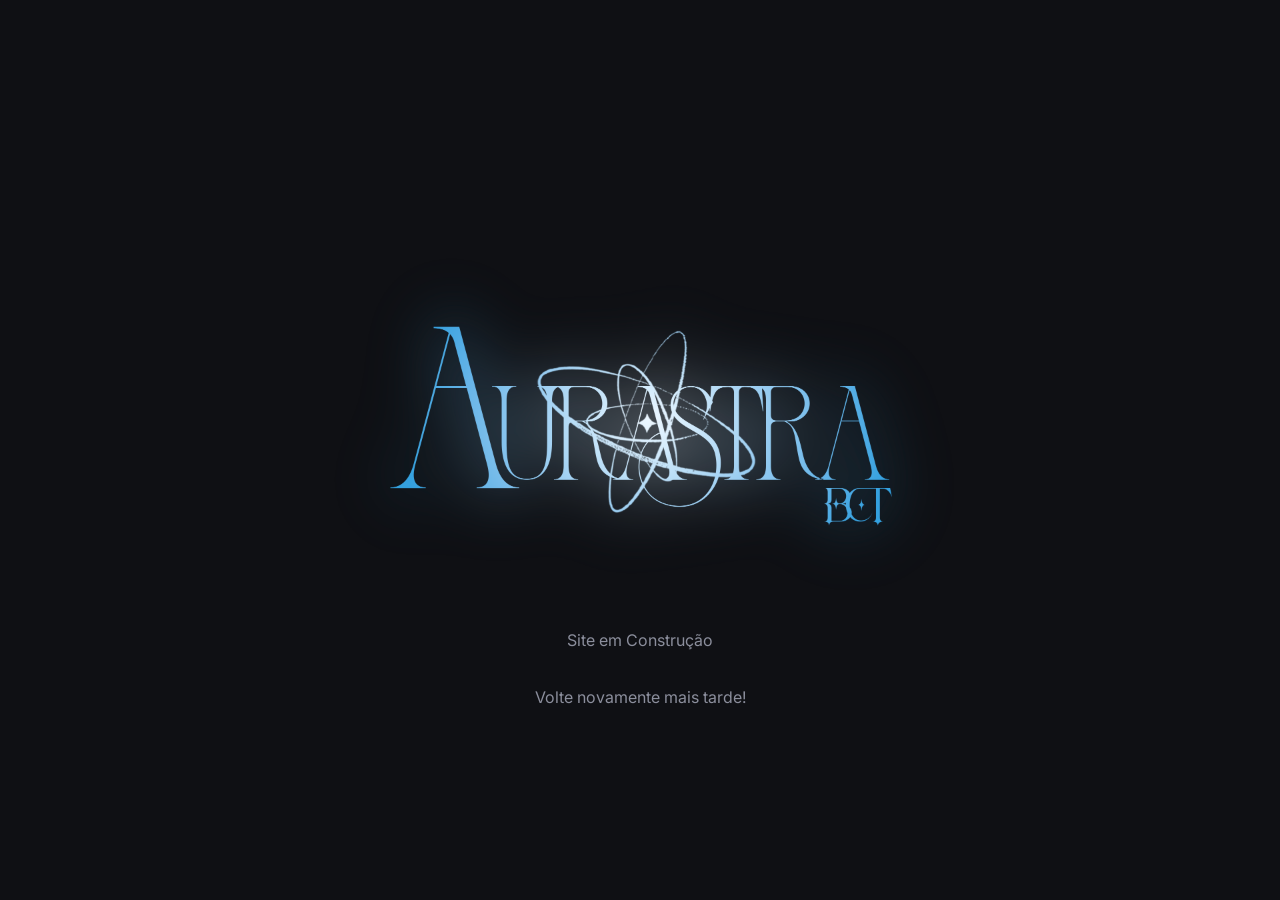
==== index.html @ 3acff234 "teste primeiros arquivos - testando a estrutura do site" ====
<!doctype html>
<html lang="en">

<head>
  <meta charset="utf-8" />
  <meta name="viewport" content="width=device-width, initial-scale=1" />
  <title>Aurastra Wiki</title>
  <link rel="preconnect" href="https://fonts.googleapis.com" />
  <link rel="preconnect" href="https://fonts.gstatic.com" crossorigin />
  <link rel="icon" type="image/x-icon" href="assets/icons/favicon.ico">
  <link
    href="https://fonts.googleapis.com/css2?family=Cinzel:wght@500;600;700;800&family=Inter:wght@400;500;600;700;800&family=JetBrains+Mono:wght@400;500&display=swap"
    rel="stylesheet" />
  <link href="css/style.css" rel="stylesheet">
  <style>
    .banner-page {
      min-height: 100vh;
      display: flex;
      flex-direction: column;
      align-items: center;
      justify-content: center;
    }

    .banner-page img {
      width: 50%;
      height: auto;
    }

    .p {
      font-family: 'Inter', sans-serif;
      margin-top: 1rem;
      color: var(--muted);
    }
  </style>
</head>
<body>
  <main class="banner-page">
    <img src="assets/images/banner.webp" alt="Aurastra banner">
    <p class="p">Site em Construção</p>
    <p class="p">Volte novamente mais tarde!</p>
  </main>
</body>
</html>
---- css/style.css ----
:root {
  --bg: #0f1014;
  --ink: #e8e8ee;
  --muted: #8b8e9c;
  --ui: "Inter", system-ui, -apple-system, "Segoe UI", sans-serif;
}

* { box-sizing: border-box; }

body {
  display: flex;
  flex-direction: column;
  min-height: 100vh;
  margin: 0;
  font-family: var(--ui);
  color: var(--ink);
  background: var(--bg);
  -webkit-font-smoothing: antialiased;
  -moz-osx-font-smoothing: grayscale;
  line-height: 1.55;
  overflow-x: hidden;
}

img, svg { display: block; max-width: 100%; }
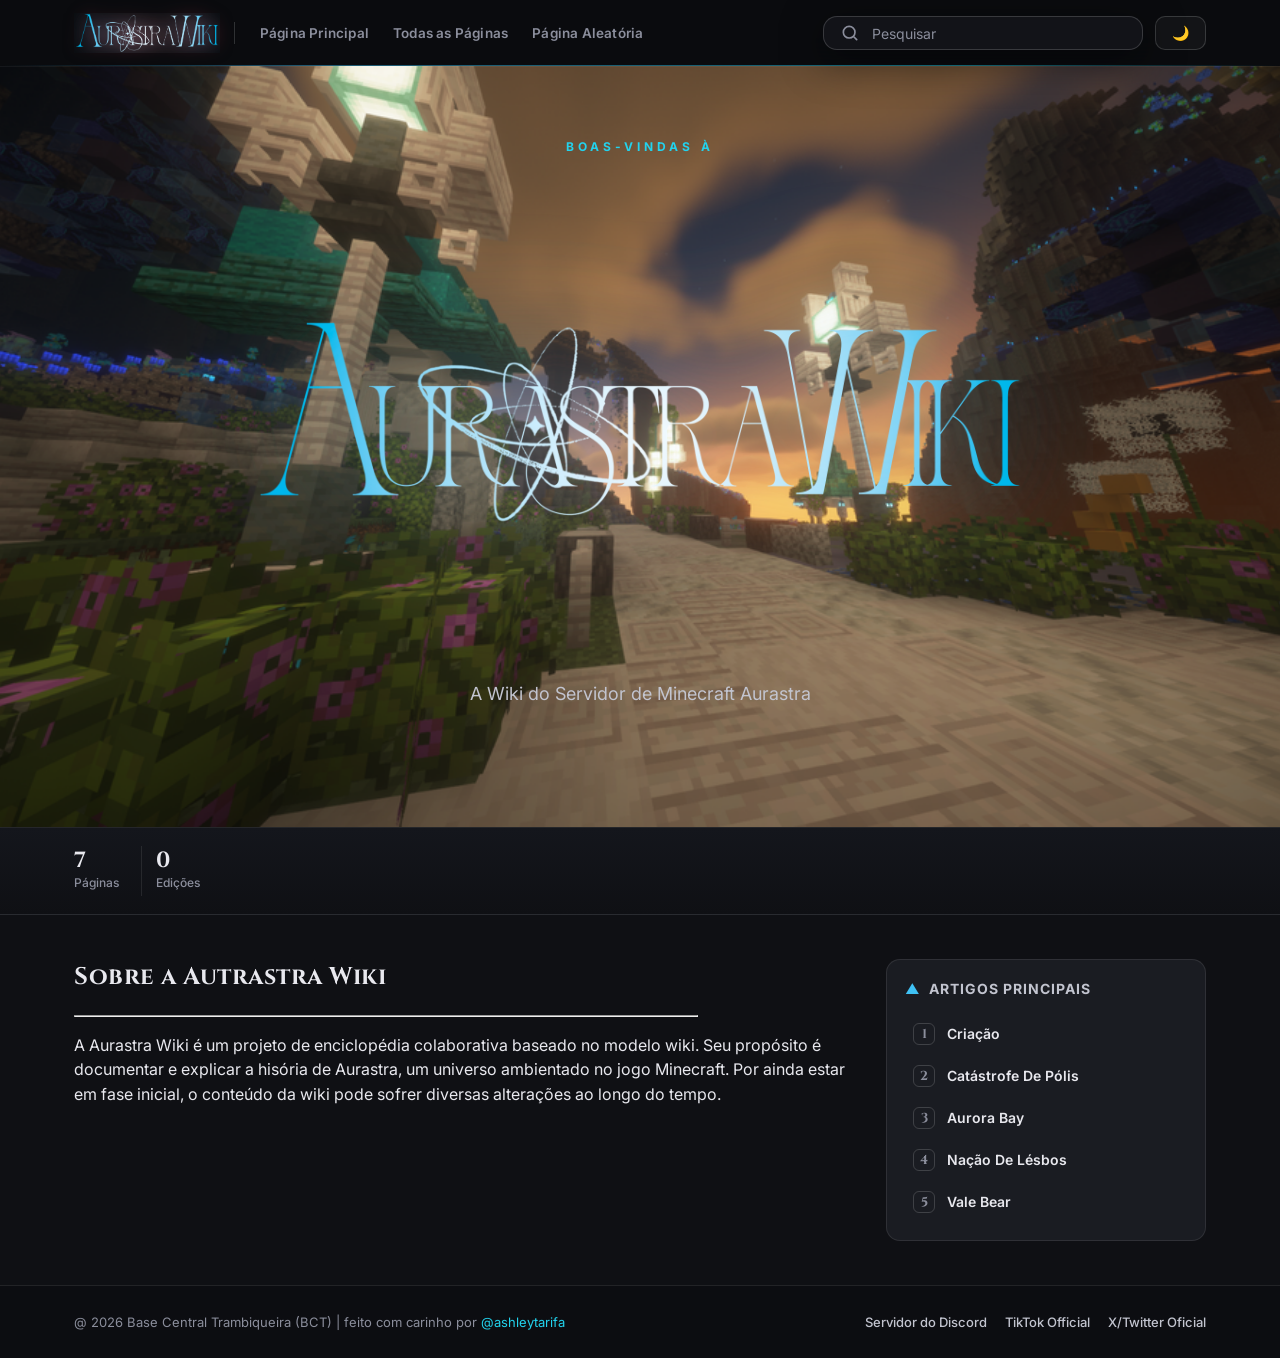
==== commit 7b9ae8d0: "primeiro commit - pagina principal e primeiros artigos" ====
--- a/index.html
+++ b/index.html
@@ -4,7 +4,7 @@
 <head>
   <meta charset="utf-8" />
   <meta name="viewport" content="width=device-width, initial-scale=1" />
-  <title>Aurastra Wiki</title>
+  <title>Aurastra</title>
   <link rel="preconnect" href="https://fonts.googleapis.com" />
   <link rel="preconnect" href="https://fonts.gstatic.com" crossorigin />
   <link rel="icon" type="image/x-icon" href="assets/icons/favicon.ico">
@@ -12,6 +12,7 @@
     href="https://fonts.googleapis.com/css2?family=Cinzel:wght@500;600;700;800&family=Inter:wght@400;500;600;700;800&family=JetBrains+Mono:wght@400;500&display=swap"
     rel="stylesheet" />
   <link href="css/style.css" rel="stylesheet">
+  <meta http-equiv='refresh' content='1; URL=/wiki/index.html' />
   <style>
     .banner-page {
       min-height: 100vh;
@@ -36,8 +37,8 @@
 <body>
   <main class="banner-page">
     <img src="assets/images/banner.webp" alt="Aurastra banner">
-    <p class="p">Site em Construção</p>
-    <p class="p">Volte novamente mais tarde!</p>
+    <p class="p">Redirecionando, aguarde alguns instantes.</p>
+    <p class="p">Se você não foi redirecionado automaticamente, <a href="/wiki/index.html">clique aqui</a>.</p>
   </main>
 </body>
 </html>
--- a/css/style.css
+++ b/css/style.css
@@ -1,11 +1,87 @@
 :root {
   --bg: #0f1014;
+  --bg-2: #14161c;
+  --panel: #1a1c22;
+  --panel-2: #20232b;
   --ink: #e8e8ee;
+  --ink-2: #c2c4cf;
   --muted: #8b8e9c;
+  --line: rgba(255, 255, 255, 0.09);
+  --line-2: rgba(255, 255, 255, 0.16);
+  --link: #22d3ee;
+  --link-hover: #67e8f9;
+  --accent: #3fc1f4;
+  --accent-2: #71f2fb;
+  --cyan: #22d3ee;
+  --amber: #f59e0b;
+  --violet: #a78bfa;
+  --emerald: #34d399;
+  --pos: #34d399;
+  --neg: #fb7185;
+  --code-bg: #0c0d11;
+  --kbd-bg: #2a2d36;
+  --topbar-bg: rgba(10, 11, 15, 0.92);
+  --topbar-shadow: 0 1px 0 rgba(255,255,255,0.05);
+  --search-bg: rgba(20, 22, 28, 0.85);
+  --stats-bg: linear-gradient(180deg, #14161c, #0f1014);
+  --community-bg: radial-gradient(70% 120% at 85% 50%, rgba(88,101,242,.25), transparent 60%), radial-gradient(60% 120% at 10% 20%, rgba(244,63,94,.18), transparent 60%), linear-gradient(180deg, #161821, #0f1014);
+  --footer-bg: #0c0d11;
+  --control-bg: rgba(255, 255, 255, 0.04);
+  --hover-bg: rgba(255, 255, 255, 0.05);
+
+  --r-sm: 6px;
+  --r-md: 10px;
+  --r-lg: 14px;
+  --r-xl: 20px;
+
+  --shadow: 0 10px 40px rgba(0, 0, 0, 0.5);
+  --shadow-sm: 0 2px 10px rgba(0, 0, 0, 0.35);
+  color-scheme: dark;
+
+  --maxw: 1180px;
   --ui: "Inter", system-ui, -apple-system, "Segoe UI", sans-serif;
+  --display: "Cinzel", Georgia, serif;
+  --mono: "JetBrains Mono", ui-monospace, monospace;
+}
+
+:root[data-theme="light"] {
+  --bg: #f3f6f7;
+  --bg-2: #ffffff;
+  --panel: #ffffff;
+  --panel-2: #e8eef0;
+  --ink: #172126;
+  --ink-2: #405159;
+  --muted: #65757d;
+  --line: rgba(23, 33, 38, 0.1);
+  --line-2: rgba(23, 33, 38, 0.18);
+  --link: #087e8b;
+  --link-hover: #075e68;
+  --accent: #3fc1f4;
+  --accent-2: #71f2fb;
+  --cyan: #087e8b;
+  --amber: #8f5700;
+  --violet: #6544a5;
+  --emerald: #16754d;
+  --pos: #16754d;
+  --neg: #bd3652;
+  --code-bg: #e8eef0;
+  --kbd-bg: #dce5e8;
+  --topbar-bg: rgba(255, 255, 255, 0.94);
+  --topbar-shadow: 0 1px 0 rgba(23, 33, 38, 0.1);
+  --search-bg: rgba(255, 255, 255, 0.94);
+  --stats-bg: linear-gradient(180deg, #e8eef0, #f3f6f7);
+  --community-bg: linear-gradient(135deg, #e3eff0, #f3f6f7 68%, #f8e9ed);
+  --footer-bg: #e8eef0;
+  --control-bg: rgba(23, 33, 38, 0.04);
+  --hover-bg: rgba(23, 33, 38, 0.06);
+  --shadow: 0 10px 40px rgba(23, 33, 38, 0.12);
+  --shadow-sm: 0 2px 10px rgba(23, 33, 38, 0.1);
+  color-scheme: light;
 }
 
 * { box-sizing: border-box; }
+
+html { scroll-behavior: smooth; }
 
 body {
   display: flex;
@@ -22,3 +98,868 @@
 }
 
 img, svg { display: block; max-width: 100%; }
+body > #main { flex: 1 0 auto; }
+a { color: var(--link); text-decoration: none; }
+a:hover { color: var(--link-hover); }
+
+:focus-visible {
+  outline: 2px solid var(--cyan);
+  outline-offset: 2px;
+  border-radius: 4px;
+}
+
+.skip-link {
+  position: absolute;
+  left: 12px;
+  top: -60px;
+  z-index: 200;
+  background: var(--accent);
+  color: #fff;
+  padding: 10px 16px;
+  border-radius: var(--r-sm);
+  font-weight: 700;
+  transition: top .2s;
+}
+.skip-link:focus { top: 12px; color: #fff; }
+
+.container { width: 100%; max-width: var(--maxw); margin: 0 auto; padding: 0 24px; }
+
+/* ============ BUTTONS ============ */
+.btn {
+  font-family: var(--ui);
+  font-weight: 600;
+  font-size: 14px;
+  border: 1px solid transparent;
+  border-radius: var(--r-md);
+  padding: 9px 16px;
+  cursor: pointer;
+  display: inline-flex;
+  align-items: center;
+  gap: 8px;
+  line-height: 1;
+  transition: transform .15s, background .2s, border-color .2s, box-shadow .2s;
+  white-space: nowrap;
+}
+.btn:active { transform: translateY(1px); }
+
+.btn--ghost {
+  background: var(--control-bg);
+  border-color: var(--line-2);
+  color: var(--ink);
+}
+.btn--ghost:hover { background: var(--hover-bg); color: var(--ink); }
+.btn--on-dark { background: rgba(255, 255, 255, 0.08); }
+.btn--discord {
+  background: #5865f2;
+  color: #fff;
+  box-shadow: 0 6px 18px rgba(88, 101, 242, 0.4);
+}
+.btn--discord:hover { background: #6d78f5; color: #fff; }
+
+/* ============ TOP BAR ============ */
+.topbar {
+  position: sticky;
+  top: 0;
+  z-index: 100;
+  background: var(--topbar-bg);
+  backdrop-filter: blur(20px) saturate(180%);
+  border-bottom: none;
+  box-shadow: var(--topbar-shadow);
+}
+.topbar::after {
+  content: "";
+  position: absolute;
+  bottom: 0; left: 0; right: 0;
+  height: 1px;
+  background: linear-gradient(90deg, transparent 0%, var(--accent) 25%, var(--cyan) 75%, transparent 100%);
+  opacity: 0.45;
+}
+.topbar__inner {
+  max-width: var(--maxw);
+  margin: 0 auto;
+  padding: 0 24px;
+  height: 66px;
+  display: flex;
+  align-items: center;
+  gap: 12px;
+  position: relative;
+}
+.brand {
+  display: flex;
+  align-items: center;
+  gap: 10px;
+  color: var(--ink);
+  text-decoration: none;
+  flex-shrink: 0;
+}
+.brand:hover { color: var(--ink); }
+.brand__mark {
+  color: var(--accent);
+  display: grid;
+  place-items: center;
+  filter: drop-shadow(0 0 8px rgba(244,63,94,0.5));
+  transition: filter .25s;
+}
+.brand:hover .brand__mark { filter: drop-shadow(0 0 14px rgba(244,63,94,0.8)); }
+.brand__text {
+  font-family: var(--display);
+  font-weight: 800;
+  font-size: 18px;
+  letter-spacing: 2px;
+  line-height: 1;
+}
+.brand__text em { font-style: normal; color: var(--accent); }
+.brand__tag {
+  font-size: 9px;
+  font-weight: 800;
+  letter-spacing: 2px;
+  color: var(--bg);
+  background: linear-gradient(135deg, var(--cyan), #0ea5e9);
+  padding: 3px 7px;
+  border-radius: 5px;
+  align-self: center;
+  box-shadow: 0 0 10px rgba(34,211,238,0.4);
+}
+.topbar__divider {
+  width: 1px;
+  height: 22px;
+  background: var(--line-2);
+  flex-shrink: 0;
+  margin: 0 2px;
+}
+.primary-nav {
+  display: flex;
+  gap: 2px;
+  margin-left: 0;
+}
+.primary-nav a {
+  color: var(--muted);
+  font-weight: 600;
+  font-size: 13.5px;
+  padding: 7px 11px;
+  border-radius: var(--r-sm);
+  transition: background .2s, color .2s;
+  letter-spacing: 0.2px;
+  position: relative;
+}
+.primary-nav a::after {
+  content: "";
+  position: absolute;
+  bottom: 2px; left: 50%; right: 50%;
+  height: 2px;
+  background: var(--accent);
+  border-radius: 2px;
+  transition: left .2s, right .2s;
+}
+.primary-nav a:hover { background: rgba(255,255,255,0.05); color: var(--ink); }
+.primary-nav a:hover::after { left: 11px; right: 11px; }
+.topbar__actions { margin-left: 0; display: flex; gap: 6px; align-items: center; }
+
+.nav-toggle {
+  display: none;
+  flex-direction: column;
+  justify-content: center;
+  gap: 4px;
+  width: 40px;
+  height: 40px;
+  border: 1px solid var(--line-2);
+  border-radius: var(--r-sm);
+  background: rgba(255, 255, 255, 0.04);
+  cursor: pointer;
+}
+.nav-toggle span {
+  display: block;
+  height: 2px;
+  width: 18px;
+  margin: 0 auto;
+  background: var(--ink);
+  border-radius: 2px;
+  transition: transform .25s, opacity .2s;
+}
+.nav-toggle[aria-expanded="true"] span:nth-child(1) { transform: translateY(6px) rotate(45deg); }
+.nav-toggle[aria-expanded="true"] span:nth-child(2) { opacity: 0; }
+.nav-toggle[aria-expanded="true"] span:nth-child(3) { transform: translateY(-6px) rotate(-45deg); }
+
+/* ============ HERO ============ */
+.hero {
+  position: relative;
+  min-height: 560px;
+  display: flex;
+  align-items: center;
+  overflow: hidden;
+  background: url("../assets/images/hero.webp") center / cover no-repeat;
+  border-bottom: 1px solid var(--line);
+}
+
+.hero__content {
+  position: relative;
+  z-index: 5;
+  max-width: var(--maxw);
+  width: 100%;
+  margin: 0 auto;
+  padding: 72px 24px 88px;
+  text-align: center;
+}
+.hero__eyebrow {
+  font-family: var(--ui);
+  text-transform: uppercase;
+  letter-spacing: 4px;
+  font-size: 12px;
+  font-weight: 700;
+  color: var(--cyan);
+  margin: 0 0 14px;
+}
+.hero__title {
+  font-family: var(--display);
+  font-weight: 800;
+  font-size: clamp(46px, 9vw, 96px);
+  line-height: 0.98;
+  margin: 0 0 18px;
+  letter-spacing: 1px;
+  background: linear-gradient(180deg, #fff 0%, #f8d5dc 55%, var(--accent) 130%);
+  -webkit-background-clip: text;
+  background-clip: text;
+  color: transparent;
+  text-shadow: 0 0 60px rgba(244, 63, 94, 0.35);
+}
+.hero__sub {
+  max-width: 620px;
+  margin: 0 auto 30px;
+  color: var(--ink-2);
+  font-size: clamp(15px, 1.6vw, 18px);
+  line-height: 1.6;
+}
+
+/* hero entrance */
+.hero__eyebrow, .hero__title, .hero__sub, .hero-search, .hero__chips {
+  opacity: 0;
+  transform: translateY(18px);
+  animation: rise .8s cubic-bezier(.2, .7, .2, 1) forwards;
+}
+.hero__title { animation-delay: .08s; }
+.hero__sub { animation-delay: .18s; }
+.hero-search { animation-delay: .28s; }
+.topbar .hero-search { animation: none; opacity: 1; transform: none; }
+.hero__chips { animation-delay: .38s; }
+@keyframes rise { to { opacity: 1; transform: none; } }
+@media (prefers-reduced-motion: reduce) {
+  .hero__eyebrow, .hero__title, .hero__sub, .hero-search, .hero__chips { animation: none; opacity: 1; transform: none; }
+  html { scroll-behavior: auto; }
+}
+
+/* ============ HERO SEARCH ============ */
+.hero-search { position: relative; max-width: 620px; margin: 0 auto; }
+.topbar .hero-search { width: clamp(180px, 24vw, 320px); flex: 0 1 320px; margin: 0 0 0 auto; }
+.topbar .hero-search__field { height: 34px; padding-top: 0; padding-bottom: 0; }
+.hero-search__field {
+  display: flex;
+  align-items: center;
+  background: var(--search-bg);
+  border: 1px solid var(--line-2);
+  border-radius: var(--r-lg);
+  padding: 6px 6px 6px 16px;
+  box-shadow: var(--shadow);
+  transition: border-color .2s, box-shadow .2s;
+}
+.hero-search__field:focus-within {
+  border-color: var(--cyan);
+  box-shadow: 0 0 0 3px rgba(34, 211, 238, 0.18), var(--shadow);
+}
+.hero-search__icon { color: var(--muted); flex: none; }
+.hero-search__input {
+  flex: 1;
+  border: 0;
+  background: transparent;
+  color: var(--ink);
+  font-size: 16px;
+  font-family: var(--ui);
+  padding: 12px;
+  outline: none;
+}
+.topbar .hero-search__input { padding-top: 0; padding-bottom: 0; font-size: 14px; line-height: 1; }
+.hero-search__input::placeholder { color: var(--muted); }
+.hero-search__go {
+  border: 0;
+  background: linear-gradient(180deg, var(--accent-2), var(--accent));
+  color: #fff;
+  font-weight: 700;
+  font-size: 14px;
+  padding: 11px 20px;
+  border-radius: var(--r-md);
+  cursor: pointer;
+  transition: filter .2s;
+}
+.hero-search__go:hover { filter: brightness(1.08); }
+
+.search-preview {
+  position: absolute;
+  top: calc(100% + 10px);
+  left: 0;
+  right: 0;
+  z-index: 30;
+  list-style: none;
+  margin: 0;
+  padding: 6px;
+  text-align: left;
+  background: var(--panel);
+  border: 1px solid var(--line-2);
+  border-radius: var(--r-lg);
+  box-shadow: var(--shadow);
+  max-height: 340px;
+  overflow-y: auto;
+}
+.search-preview[hidden] { display: none; }
+.sp-item {
+  display: flex;
+  align-items: center;
+  gap: 12px;
+  padding: 10px 12px;
+  border-radius: var(--r-md);
+  cursor: pointer;
+}
+.sp-item:hover, .sp-item[aria-selected="true"] { background: rgba(34, 211, 238, 0.1); }
+.sp-item__badge {
+  font-size: 10px;
+  font-weight: 800;
+  letter-spacing: .5px;
+  text-transform: uppercase;
+  padding: 3px 7px;
+  border-radius: 5px;
+  flex: none;
+  color: var(--bg);
+}
+.badge--character { background: var(--accent-2); }
+.badge--faction { background: var(--cyan); }
+.badge--location { background: var(--amber); }
+.badge--item { background: var(--violet); }
+.badge--event { background: var(--emerald); }
+.sp-item__main { min-width: 0; }
+.sp-item__title { font-weight: 600; font-size: 14px; color: var(--ink); }
+.sp-item__title mark { background: rgba(244, 63, 94, 0.32); color: #fff; border-radius: 3px; padding: 0 1px; }
+.sp-item__sub { font-size: 12px; color: var(--muted); }
+.sp-empty { padding: 18px; text-align: center; color: var(--muted); font-size: 14px; }
+
+.hero__chips {
+  margin-top: 18px;
+  display: flex;
+  align-items: center;
+  justify-content: center;
+  gap: 8px;
+  flex-wrap: wrap;
+}
+.hero__chips-label { color: var(--muted); font-size: 13px; }
+.chip {
+  font-family: var(--ui);
+  font-size: 13px;
+  font-weight: 600;
+  color: var(--ink-2);
+  background: var(--control-bg);
+  border: 1px solid var(--line-2);
+  border-radius: 999px;
+  padding: 6px 14px;
+  cursor: pointer;
+  transition: background .2s, color .2s, border-color .2s;
+}
+.chip:hover { background: rgba(34, 211, 238, 0.14); color: var(--cyan); border-color: var(--cyan); }
+
+/* ============ STATS BAR ============ */
+.stats {
+  background: var(--stats-bg);
+  border-bottom: 1px solid var(--line);
+}
+.stats__inner {
+  max-width: var(--maxw);
+  margin: 0 auto;
+  padding: 18px 24px;
+  display: flex;
+  align-items: center;
+  gap: 14px;
+  flex-wrap: wrap;
+}
+.stat { display: flex; flex-direction: column; gap: 2px; padding: 4px 22px 4px 0; border-right: 1px solid var(--line); }
+.stat:last-child { border-right: 0; }
+.stat__num { font-family: var(--display); font-weight: 700; font-size: 22px; color: var(--ink); line-height: 1; }
+.stat__label { font-size: 12px; color: var(--muted); font-weight: 500; }
+.stat--live { flex-direction: row; align-items: center; gap: 8px; margin-left: auto; padding-right: 0; }
+.stat__dot { width: 9px; height: 9px; border-radius: 50%; background: var(--emerald); box-shadow: 0 0 0 0 rgba(52, 211, 153, .6); animation: pulse 2s infinite; }
+@keyframes pulse { 0% { box-shadow: 0 0 0 0 rgba(52,211,153,.5); } 70% { box-shadow: 0 0 0 8px rgba(52,211,153,0); } 100% { box-shadow: 0 0 0 0 rgba(52,211,153,0); } }
+.stat--live .stat__label { color: var(--ink-2); }
+
+/* ============ LAYOUT ============ */
+.layout {
+  display: grid;
+  grid-template-columns: minmax(0, 1fr) 320px;
+  gap: 32px;
+  padding-top: 44px;
+  padding-bottom: 44px;
+}
+.layout__main { min-width: 0; }
+
+.section-head {
+  display: flex;
+  align-items: baseline;
+  justify-content: space-between;
+  margin-bottom: 18px;
+}
+.section-title {
+  font-family: var(--display);
+  font-weight: 700;
+  font-size: 24px;
+  margin: 0;
+  letter-spacing: .5px;
+}
+.section-link { font-weight: 600; font-size: 14px; }
+
+/* ============ FEATURED ROTATOR ============ */
+.featured { margin-bottom: 48px; }
+.featured__nav { display: flex; gap: 6px; }
+.rot-btn {
+  width: 36px; height: 36px;
+  border-radius: var(--r-sm);
+  border: 1px solid var(--line-2);
+  background: var(--control-bg);
+  color: var(--ink);
+  font-size: 20px;
+  line-height: 1;
+  cursor: pointer;
+  transition: background .2s, border-color .2s;
+}
+.rot-btn:hover { background: rgba(244,63,94,.15); border-color: var(--accent); }
+
+.hl-card {
+  display: grid;
+  grid-template-columns: 260px 1fr;
+  gap: 0;
+  background: var(--panel);
+  border: 1px solid var(--line);
+  border-radius: var(--r-lg);
+  overflow: hidden;
+  box-shadow: var(--shadow-sm);
+}
+.hl-card__art {
+  position: relative;
+  min-height: 280px;
+  background: var(--panel-2);
+  overflow: hidden;
+}
+.hl-card__art img {
+  position: absolute; inset: 0;
+  width: 100%; height: 100%;
+  object-fit: cover;
+  display: block;
+}
+
+.hl-card__body { padding: 26px 28px; }
+.hl-card__kicker { font-size: 11px; font-weight: 800; letter-spacing: 2px; color: var(--cyan); }
+.hl-card__name { font-family: var(--display); font-weight: 700; font-size: 30px; margin: 8px 0 4px; letter-spacing: .5px; }
+.hl-card__role { color: var(--accent-2); font-weight: 600; font-size: 14px; margin: 0 0 12px; }
+.hl-card__desc { color: var(--ink-2); font-size: 15px; line-height: 1.65; margin: 0 0 16px; }
+.hl-card__meta { display: flex; flex-wrap: wrap; gap: 8px 22px; margin-bottom: 20px; }
+.hl-card__meta span { font-size: 13px; color: var(--muted); }
+.hl-card__meta strong { display: block; color: var(--ink-2); font-size: 11px; text-transform: uppercase; letter-spacing: 1px; font-weight: 700; }
+.hl-card__actions { display: flex; gap: 10px; }
+
+.featured__dots { display: flex; justify-content: center; gap: 8px; margin-top: 16px; }
+.rot-dot {
+  width: 9px; height: 9px; border-radius: 50%;
+  border: 0;
+  background: var(--line-2);
+  cursor: pointer;
+  transition: background .2s, transform .2s, width .2s, border-radius .2s;
+}
+.rot-dot[aria-selected="true"] { background: var(--accent); width: 22px; border-radius: 6px; }
+
+/* ============ LORE CARDS ============ */
+.lore { margin-bottom: 12px; }
+.lore + .featured { margin-top: 36px; }
+.lore__grid { display: grid; grid-template-columns: repeat(2, 1fr); gap: 18px; }
+.lore-card {
+  display: flex;
+  flex-direction: column;
+  background: var(--panel);
+  border: 1px solid var(--line);
+  border-radius: var(--r-lg);
+  overflow: hidden;
+  color: var(--ink);
+  transition: transform .25s, border-color .25s, box-shadow .25s;
+  position: relative;
+}
+.lore-card::after {
+  content: "";
+  position: absolute; inset: 0;
+  border-radius: var(--r-lg);
+  pointer-events: none;
+  box-shadow: 0 0 0 0 transparent;
+  transition: box-shadow .3s;
+}
+.lore-card:hover { transform: translateY(-4px); color: var(--ink); }
+.lore-card[data-glow="rose"]:hover { border-color: var(--accent); }
+.lore-card[data-glow="rose"]:hover::after { box-shadow: inset 0 0 40px rgba(244,63,94,.18), 0 14px 34px rgba(244,63,94,.18); }
+.lore-card[data-glow="cyan"]:hover { border-color: var(--cyan); }
+.lore-card[data-glow="cyan"]:hover::after { box-shadow: inset 0 0 40px rgba(34,211,238,.16), 0 14px 34px rgba(34,211,238,.16); }
+.lore-card[data-glow="amber"]:hover { border-color: var(--amber); }
+.lore-card[data-glow="amber"]:hover::after { box-shadow: inset 0 0 40px rgba(245,158,11,.16), 0 14px 34px rgba(245,158,11,.16); }
+.lore-card[data-glow="violet"]:hover { border-color: var(--violet); }
+.lore-card[data-glow="violet"]:hover::after { box-shadow: inset 0 0 40px rgba(167,139,250,.16), 0 14px 34px rgba(167,139,250,.16); }
+
+.lore-card__thumb {
+  height: 130px;
+  position: relative;
+  overflow: hidden;
+  background: var(--panel-2);
+}
+.lore-card__thumb img {
+  width: 100%; height: 100%;
+  object-fit: cover;
+  display: block;
+}
+.lore-card__body { padding: 16px 18px 18px; flex: 1; display: flex; flex-direction: column; }
+.lore-card__title { font-family: var(--display); font-weight: 700; font-size: 19px; margin: 0 0 6px; }
+.lore-card__desc { color: var(--muted); font-size: 14px; line-height: 1.5; margin: 0 0 12px; flex: 1; }
+.lore-card__count {
+  align-self: flex-start;
+  font-size: 12px;
+  font-weight: 700;
+  color: var(--ink-2);
+  background: var(--control-bg);
+  border: 1px solid var(--line);
+  border-radius: 999px;
+  padding: 4px 11px;
+}
+
+/* ============ RIGHT RAIL ============ */
+.layout__rail { display: flex; flex-direction: column; gap: 22px; }
+.panel {
+  background: var(--panel);
+  border: 1px solid var(--line);
+  border-radius: var(--r-lg);
+  padding: 18px;
+}
+.panel__title {
+  font-family: var(--ui);
+  font-weight: 700;
+  font-size: 14px;
+  text-transform: uppercase;
+  letter-spacing: 1px;
+  color: var(--ink-2);
+  margin: 0 0 14px;
+  display: flex;
+  align-items: center;
+  gap: 8px;
+}
+.panel__icon { color: var(--accent); }
+
+.trend-list { list-style: none; margin: 0; padding: 0; display: flex; flex-direction: column; gap: 2px; }
+.trend-list a {
+  display: flex;
+  align-items: center;
+  gap: 12px;
+  padding: 9px 8px;
+  border-radius: var(--r-sm);
+  color: var(--ink);
+  transition: background .2s;
+}
+.trend-list a:hover { background: var(--hover-bg); color: var(--ink); }
+.trend-list__rank {
+  width: 22px; height: 22px;
+  display: grid; place-items: center;
+  flex: none;
+  font-family: var(--display);
+  font-weight: 700;
+  font-size: 13px;
+  color: var(--muted);
+  border: 1px solid var(--line-2);
+  border-radius: 6px;
+}
+.trend-list a:hover .trend-list__rank { color: var(--accent); border-color: var(--accent); }
+.trend-list__name { flex: 1; font-weight: 600; font-size: 14px; }
+.trend-list__hits { font-family: var(--mono); font-size: 12px; color: var(--emerald); font-weight: 500; }
+
+.feed { list-style: none; margin: 0; padding: 0; display: flex; flex-direction: column; gap: 4px; }
+.feed__item { display: flex; gap: 11px; padding: 8px 6px; border-radius: var(--r-sm); }
+.feed__item.is-new { animation: flash 1.4s ease; }
+@keyframes flash { 0% { background: rgba(34,211,238,.16); } 100% { background: transparent; } }
+.feed__avatar {
+  width: 30px; height: 30px;
+  flex: none;
+  border-radius: 8px;
+  display: grid; place-items: center;
+  font-weight: 800;
+  font-size: 13px;
+  color: var(--bg);
+}
+.feed__avatar[data-c="a"] { background: var(--accent-2); }
+.feed__avatar[data-c="b"] { background: var(--cyan); }
+.feed__avatar[data-c="c"] { background: var(--amber); }
+.feed__avatar[data-c="d"] { background: var(--violet); }
+.feed__avatar[data-c="e"] { background: var(--emerald); }
+.feed__body p { margin: 0; font-size: 13px; line-height: 1.45; color: var(--ink-2); }
+.feed__body strong { color: var(--ink); font-weight: 600; }
+.feed__meta { font-size: 12px; color: var(--muted); }
+.feed__diff { font-family: var(--mono); font-weight: 500; }
+.feed__diff--pos { color: var(--pos); }
+.feed__diff--neg { color: var(--neg); }
+
+/* ============ COMMUNITY BAND ============ */
+.community {
+  margin-top: 8px;
+  background: var(--community-bg);
+  border-top: 1px solid var(--line);
+  border-bottom: 1px solid var(--line);
+}
+.community__inner {
+  max-width: var(--maxw);
+  margin: 0 auto;
+  padding: 52px 24px;
+  display: flex;
+  align-items: center;
+  justify-content: space-between;
+  gap: 40px;
+  flex-wrap: wrap;
+}
+.community__text { max-width: 580px; }
+.community__title { font-family: var(--display); font-weight: 700; font-size: clamp(26px, 4vw, 36px); margin: 0 0 10px; }
+.community__desc { color: var(--ink-2); font-size: 16px; line-height: 1.6; margin: 0 0 22px; }
+.community__actions { display: flex; gap: 12px; flex-wrap: wrap; }
+.community__stats { display: flex; gap: 14px; }
+.cstat {
+  text-align: center;
+  background: var(--control-bg);
+  border: 1px solid var(--line-2);
+  border-radius: var(--r-md);
+  padding: 16px 22px;
+  min-width: 84px;
+}
+.cstat__num { display: block; font-family: var(--display); font-weight: 700; font-size: 26px; color: var(--cyan); }
+.cstat__label { font-size: 12px; color: var(--muted); text-transform: uppercase; letter-spacing: 1px; }
+
+/* ============ FOOTER ============ */
+.footer { background: var(--footer-bg); border-top: 1px solid var(--line); }
+.footer__inner {
+  max-width: var(--maxw);
+  margin: 0 auto;
+  padding: 26px 24px;
+  display: flex;
+  align-items: center;
+  justify-content: space-between;
+  gap: 16px;
+  flex-wrap: wrap;
+}
+.footer__inner p { margin: 0; color: var(--muted); font-size: 13px; }
+.footer__links { display: flex; gap: 18px; flex-wrap: wrap; }
+.footer__links a { color: var(--ink-2); font-size: 13px; font-weight: 500; }
+
+/* ============ TOAST ============ */
+.toast {
+  position: fixed;
+  left: 50%; bottom: 28px;
+  transform: translateX(-50%) translateY(20px);
+  background: var(--panel-2);
+  color: var(--ink);
+  border: 1px solid var(--line-2);
+  border-left: 3px solid var(--cyan);
+  padding: 12px 18px;
+  border-radius: var(--r-md);
+  font-size: 14px;
+  font-weight: 500;
+  box-shadow: var(--shadow);
+  opacity: 0;
+  pointer-events: none;
+  z-index: 300;
+  transition: opacity .25s, transform .25s;
+  max-width: min(90vw, 420px);
+}
+.toast.show { opacity: 1; transform: translateX(-50%) translateY(0); }
+
+/* ============ NAV SCRIM ============ */
+.nav-scrim {
+  position: fixed; inset: 0;
+  background: rgba(0,0,0,.5);
+  z-index: 90;
+  backdrop-filter: blur(2px);
+}
+
+/* ============ RESPONSIVE ============ */
+@media (max-width: 980px) {
+  .layout { grid-template-columns: 1fr; }
+  .layout__rail { flex-direction: row; flex-wrap: wrap; }
+  .panel { flex: 1 1 280px; }
+}
+
+@media (max-width: 820px) {
+  .primary-nav {
+    position: fixed;
+    top: 62px; left: 0; right: 0;
+    flex-direction: column;
+    gap: 2px;
+    background: var(--panel);
+    border-bottom: 1px solid var(--line-2);
+    padding: 10px 16px 18px;
+    transform: translateY(-120%);
+    transition: transform .28s ease;
+    z-index: 95;
+    margin-left: 0;
+  }
+  .primary-nav.open { transform: translateY(0); }
+  .primary-nav a { padding: 12px; font-size: 15px; }
+  .nav-toggle { display: flex; }
+  .topbar__actions .btn--ghost { display: inline-flex; }
+  .hl-card { grid-template-columns: 1fr; }
+  .hl-card__art { min-height: 180px; }
+  .community__inner { flex-direction: column; align-items: flex-start; }
+}
+
+@media (max-width: 520px) {
+  .container, .topbar__inner, .hero__content, .stats__inner, .community__inner, .footer__inner { padding-left: 16px; padding-right: 16px; }
+  .topbar__inner { gap: 8px; }
+  .topbar .hero-search { flex: 1 1 80px; width: auto; min-width: 80px; }
+  .topbar .hero-search__field { flex-wrap: nowrap; padding-left: 8px; padding-right: 8px; }
+  .topbar .hero-search__input { min-width: 0; padding-left: 4px; padding-right: 4px; }
+  .topbar .btn--ghost { padding-left: 10px; padding-right: 10px; }
+  .brand__tag { display: none; }
+  .hero { min-height: 480px; }
+  .hero__content { padding: 48px 16px 64px; }
+  .hero-search__field { flex-wrap: wrap; padding: 8px; }
+  .hero-search__icon { display: none; }
+  .hero-search__input { min-width: 0; flex: 1 1 100%; padding: 10px; }
+  .hero-search__go { flex: 1 1 100%; padding: 12px; }
+  .lore__grid { grid-template-columns: 1fr; }
+  .stat { padding-right: 14px; }
+  .stat--live { margin-left: 0; flex-basis: 100%; }
+  .layout__rail { flex-direction: column; }
+  .community__stats { width: 100%; justify-content: space-between; }
+  .cstat { flex: 1; padding: 14px 8px; min-width: 0; }
+  .footer__inner { flex-direction: column; align-items: flex-start; }
+}
+/* ============ ARTICLE PAGES ============ */
+.article { padding-top: 44px; padding-bottom: 64px; }
+.article__crumb { font-size: 13px; color: var(--muted); margin: 0 0 10px; }
+.article__title {
+  font-family: var(--display);
+  font-size: 40px;
+  margin: 0 0 20px;
+  padding-bottom: 12px;
+  border-bottom: 1px solid var(--line-2);
+}
+.article__layout { display: grid; grid-template-columns: minmax(0, 1fr); gap: 28px; }
+.article__layout--infobox { grid-template-columns: minmax(0, 1fr) minmax(240px, 300px); align-items: start; }
+.article__body { color: var(--ink-2); font-size: 16px; line-height: 1.75; }
+.article__body h2 { font-family: var(--display); color: var(--ink); font-size: 26px; margin: 32px 0 10px; }
+.article__body code { background: var(--code-bg); padding: 2px 6px; border-radius: 4px; font-family: var(--mono); font-size: 14px; }
+.article__body img { height: auto; border-radius: var(--r-md); }
+.article__body figure { margin: 24px 0; }
+.article__body figcaption { margin-top: 8px; color: var(--muted); font-size: 13px; line-height: 1.5; text-align: center; }
+.article__body table { display: block; width: 100%; overflow-x: auto; border-collapse: collapse; }
+.article__body th, .article__body td { padding: 9px 12px; border: 1px solid var(--line-2); text-align: left; }
+.article__body th { color: var(--ink); background: var(--panel); }
+.article__infobox { min-width: 0; overflow: hidden; border: 1px solid var(--line-2); border-radius: var(--r-md); background: var(--panel); }
+.article__infobox-title { margin: 0; padding: 10px 14px; color: var(--ink); background: var(--panel-2); font-family: var(--display); font-size: 18px; text-align: center; }
+.article__infobox-figure { margin: 0; padding: 12px; }
+.article__infobox-figure img { width: 100%; max-height: 360px; object-fit: cover; border-radius: var(--r-sm); }
+.article__infobox-figure figcaption { margin-top: 8px; color: var(--muted); font-size: 12px; line-height: 1.5; text-align: center; }
+.article__infobox-table { width: 100%; border-collapse: collapse; font-size: 14px; line-height: 1.5; }
+.article__infobox-table th, .article__infobox-table td { padding: 8px 12px; border-top: 1px solid var(--line); text-align: left; vertical-align: top; }
+.article__infobox-table th { width: 40%; color: var(--ink); }
+
+.article--wiki .article__layout--wiki-toc-infobox {
+  grid-template-columns: minmax(150px, 190px) minmax(0, 1fr) minmax(240px, 280px);
+  gap: 24px;
+}
+.article--wiki .article__layout--wiki-toc {
+  grid-template-columns: minmax(170px, 220px) minmax(0, 1fr);
+  gap: 24px;
+}
+.article--wiki .wiki-toc { position: sticky; top: 88px; grid-column: 1; align-self: start; max-height: calc(100vh - 104px); overflow-y: auto; padding: 12px; border: 1px solid var(--line-2); border-radius: var(--r-md); background: var(--panel); }
+.article--wiki .wiki-toc__header { padding-bottom: 8px; border-bottom: 1px solid var(--line); }
+.article--wiki .wiki-toc__title { margin: 0; color: var(--ink); font-size: 15px; }
+.article--wiki .wiki-toc__list { margin: 8px 0 0; padding-left: 20px; color: var(--muted); }
+.article--wiki .wiki-toc__list li { padding: 3px 0; }
+.article--wiki .wiki-toc__list a { font-size: 14px; }
+.article--wiki .article__layout--wiki-toc > .article__body,
+.article--wiki .article__layout--wiki-toc-infobox > .article__body { grid-column: 2; min-width: 0; }
+.article--wiki .article__layout--wiki-toc-infobox > .wiki-infobox { grid-column: 3; min-width: 0; }
+.article--wiki .article__body h2 { scroll-margin-top: 90px; }
+
+.article img.wiki-lightbox-trigger { cursor: zoom-in; }
+.wiki-lightbox {
+  position: fixed;
+  grid-template-columns: auto minmax(0, 1fr) auto;
+  grid-template-rows: auto minmax(0, 1fr) auto;
+  gap: 12px;
+  width: min(96vw, 1400px);
+  height: min(96vh, 1000px);
+  max-width: none;
+  max-height: none;
+  padding: 20px;
+  overflow: hidden;
+  color: var(--ink);
+  background: var(--panel);
+  border: 1px solid var(--line-2);
+  border-radius: var(--r-md);
+  box-shadow: var(--shadow);
+}
+.wiki-lightbox:not([open]) { display: none; }
+.wiki-lightbox[open] { display: grid; }
+.wiki-lightbox::backdrop { background: rgba(0, 0, 0, .88); }
+.wiki-lightbox__close {
+  position: absolute;
+  top: 10px;
+  right: 12px;
+  z-index: 1;
+  width: 40px;
+  height: 40px;
+  padding: 0;
+  color: var(--ink);
+  background: var(--panel-2);
+  border: 1px solid var(--line-2);
+  border-radius: 50%;
+  font-size: 30px;
+  line-height: 1;
+  cursor: pointer;
+}
+.wiki-lightbox__image {
+  grid-column: 1 / -1;
+  grid-row: 2;
+  align-self: center;
+  justify-self: center;
+  width: 100%;
+  height: 100%;
+  min-width: 0;
+  min-height: 0;
+  object-fit: contain;
+}
+.wiki-lightbox__image--pixelated { image-rendering: pixelated; }
+.wiki-lightbox__nav {
+  z-index: 1;
+  grid-row: 2;
+  align-self: center;
+  width: 44px;
+  height: 56px;
+  color: var(--ink);
+  background: rgba(0, 0, 0, .55);
+  border: 1px solid var(--line-2);
+  border-radius: var(--r-sm);
+  font-size: 36px;
+  line-height: 1;
+  cursor: pointer;
+}
+.wiki-lightbox__previous { grid-column: 1; }
+.wiki-lightbox__next { grid-column: 3; }
+.wiki-lightbox__caption {
+  grid-column: 1 / -1;
+  grid-row: 3;
+  margin: 0;
+  color: var(--ink-2);
+  text-align: center;
+}
+.wiki-lightbox [hidden] { display: none; }
+
+@media (max-width: 820px) {
+  .article__layout--infobox { grid-template-columns: minmax(0, 1fr); }
+  .article--wiki .article__layout--wiki-toc,
+  .article--wiki .article__layout--wiki-toc-infobox { grid-template-columns: minmax(0, 1fr); }
+  .article--wiki .wiki-toc,
+  .article--wiki .article__layout--wiki-toc > .article__body,
+  .article--wiki .article__layout--wiki-toc-infobox > .article__body,
+  .article--wiki .article__layout--wiki-toc-infobox > .wiki-infobox { grid-column: 1; }
+}
